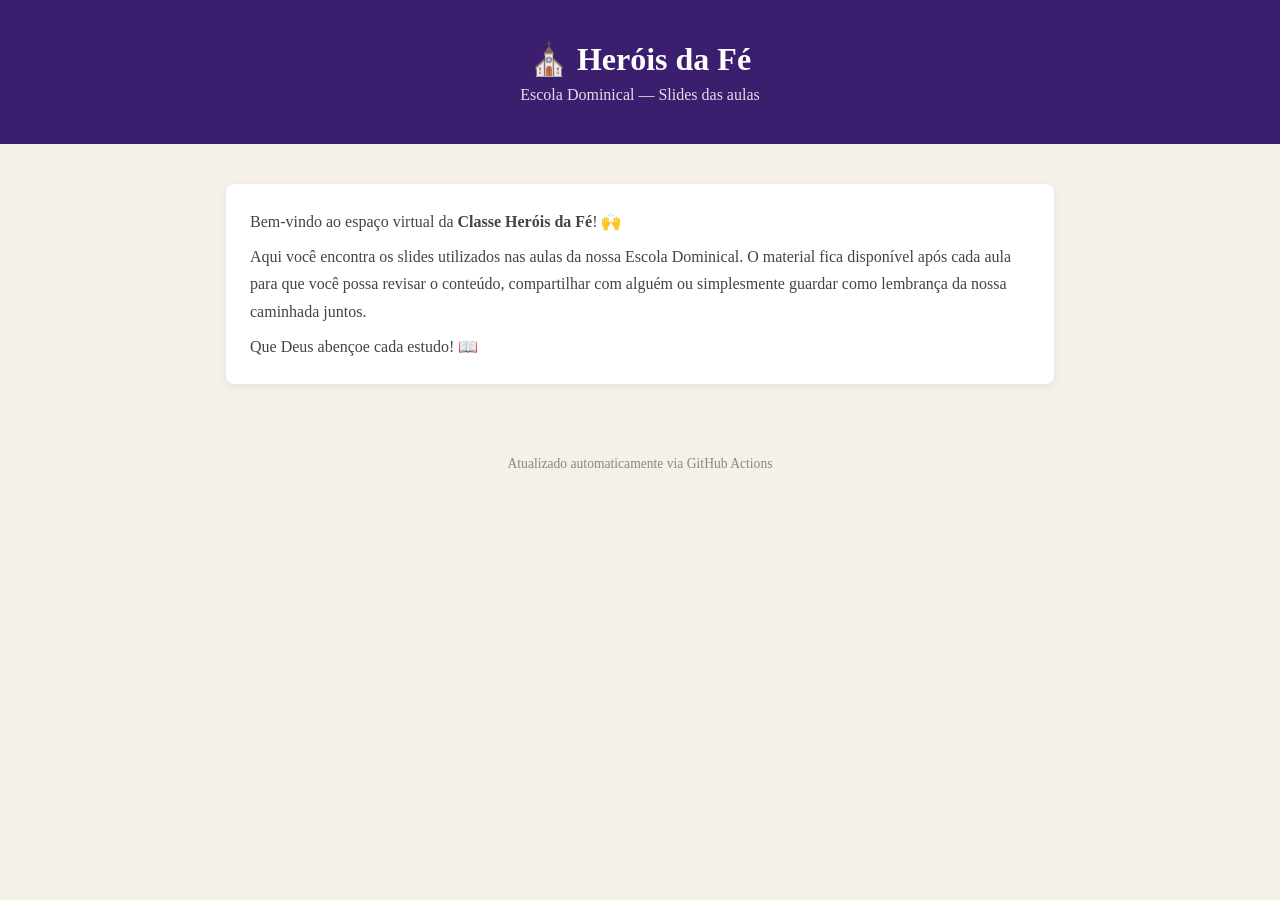
==== docs/index.html @ fb5313c0 "atualizando página inicial" ====
<!DOCTYPE html>
<html lang="pt-BR">

<head>
  <meta charset="UTF-8" />
  <meta name="viewport" content="width=device-width, initial-scale=1.0" />
  <title>Heróis da Fé — Escola Dominical</title>
  <style>
    * {
      box-sizing: border-box;
      margin: 0;
      padding: 0;
    }

    body {
      font-family: Georgia, serif;
      background: #f5f0e8;
      color: #2c2c2c;
    }

    header {
      background: #3b1f6e;
      color: white;
      text-align: center;
      padding: 2.5rem 1rem;
    }

    header h1 {
      font-size: 2rem;
      margin-bottom: 0.5rem;
    }

    header p {
      font-size: 1rem;
      opacity: 0.85;
    }

    main {
      max-width: 860px;
      margin: 2.5rem auto;
      padding: 0 1rem;
    }

    h2 {
      font-size: 1.3rem;
      color: #3b1f6e;
      border-left: 4px solid #3b1f6e;
      padding-left: 0.75rem;
      margin-bottom: 1rem;
    }

    .serie {
      background: white;
      border-radius: 8px;
      padding: 1.5rem;
      margin-bottom: 2rem;
      box-shadow: 0 2px 8px rgba(0, 0, 0, 0.07);
    }

    .serie ul {
      list-style: none;
      display: flex;
      flex-direction: column;
      gap: 0.5rem;
    }

    .serie ul li a {
      display: block;
      padding: 0.6rem 1rem;
      background: #f0ebff;
      border-radius: 6px;
      color: #3b1f6e;
      text-decoration: none;
      font-size: 0.95rem;
      transition: background 0.2s;
    }

    .serie ul li a:hover {
      background: #d9cfff;
    }

    footer {
      text-align: center;
      padding: 2rem;
      font-size: 0.85rem;
      color: #888;
    }

    .intro {
      background: white;
      border-radius: 8px;
      padding: 1.5rem;
      margin-bottom: 2rem;
      box-shadow: 0 2px 8px rgba(0, 0, 0, 0.07);
      line-height: 1.7;
      color: #444;
    }

    .intro p {
      margin-bottom: 0.5rem;
    }

    .intro p:last-child {
      margin-bottom: 0;
    }
  </style>
</head>

<body>

  <header>
    <h1>⛪ Heróis da Fé</h1>
    <p>Escola Dominical — Slides das aulas</p>
  </header>

  <main>

    <div class="intro">
      <p>Bem-vindo ao espaço virtual da <strong>Classe Heróis da Fé</strong>! 🙌</p>
      <p>Aqui você encontra os slides utilizados nas aulas da nossa Escola Dominical. O material fica disponível após
        cada aula para que você possa revisar o conteúdo, compartilhar com alguém ou simplesmente guardar como lembrança
        da nossa caminhada juntos.</p>
      <p>Que Deus abençoe cada estudo! 📖</p>
    </div>

    <!-- <div class="serie">
      <h2>📖 Plano Perfeito</h2>
      <ul>
        <li>
          <a href="serie-plano-perfeito/aula-13-consumacao.html">Aula 13 — A Consumação da Salvação</a>
          <a href="serie-plano-perfeito/aula-13-consumacao.pdf">📄 PDF</a>
        </li>
      </ul>
    </div> -->

  </main>

  <footer>
    Atualizado automaticamente via GitHub Actions
  </footer>

</body>

</html>
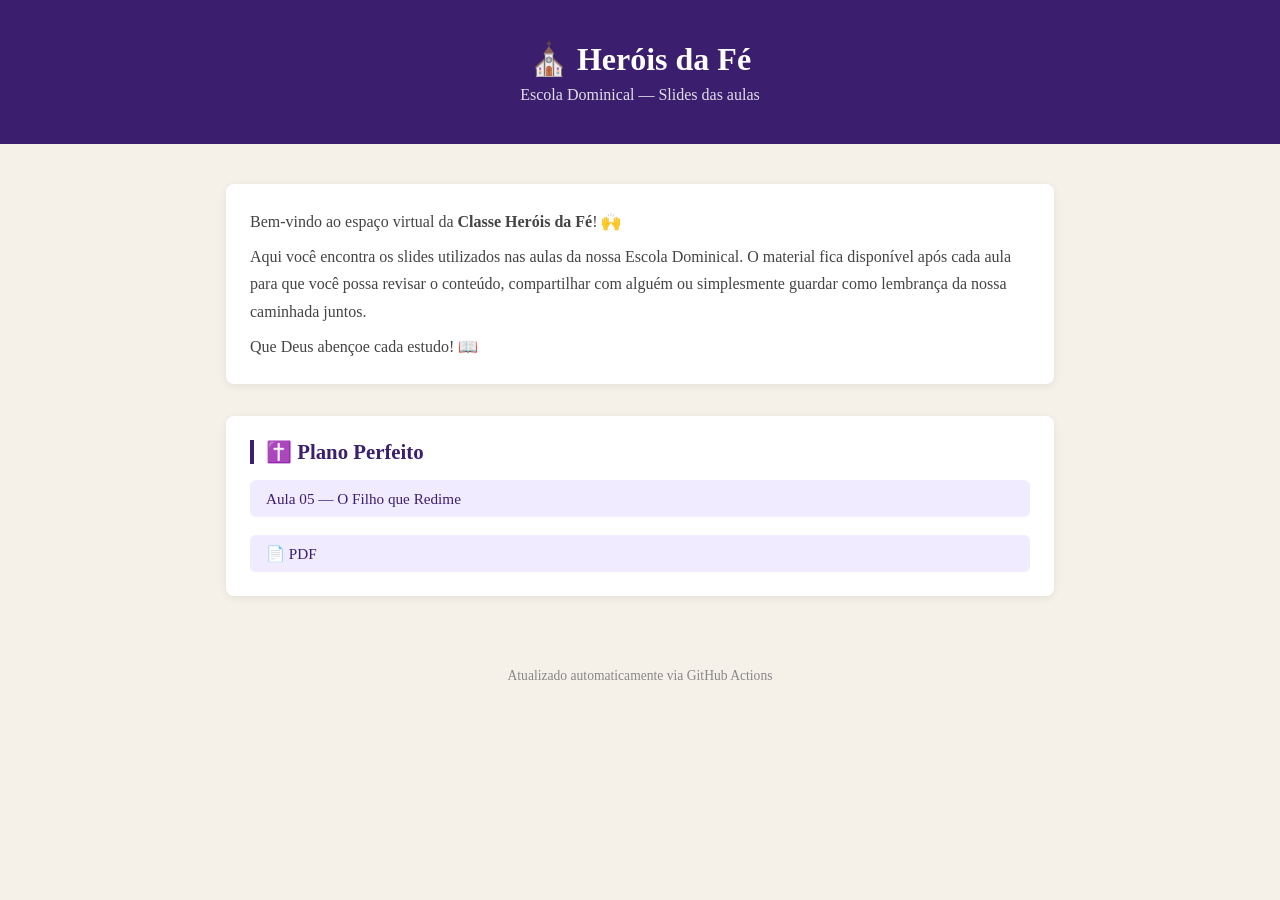
==== commit 6d24ff43: "adiciona links para aula 05" ====
--- a/docs/index.html
+++ b/docs/index.html
@@ -123,15 +123,16 @@
       <p>Que Deus abençoe cada estudo! 📖</p>
     </div>
 
-    <!-- <div class="serie">
-      <h2>📖 Plano Perfeito</h2>
+    <div class="serie">
+      <h2>✝️ Plano Perfeito</h2>
       <ul>
         <li>
-          <a href="serie-plano-perfeito/aula-13-consumacao.html">Aula 13 — A Consumação da Salvação</a>
-          <a href="serie-plano-perfeito/aula-13-consumacao.pdf">📄 PDF</a>
+          <a href="plano-perfeito/aula-05-o-filho-que-redime.html">Aula 05 — O Filho que Redime</a>
+          <br>
+          <a href="plano-perfeito/aula-05-o-filho-que-redime.pdf">📄 PDF</a>
         </li>
       </ul>
-    </div> -->
+    </div>
 
   </main>
 
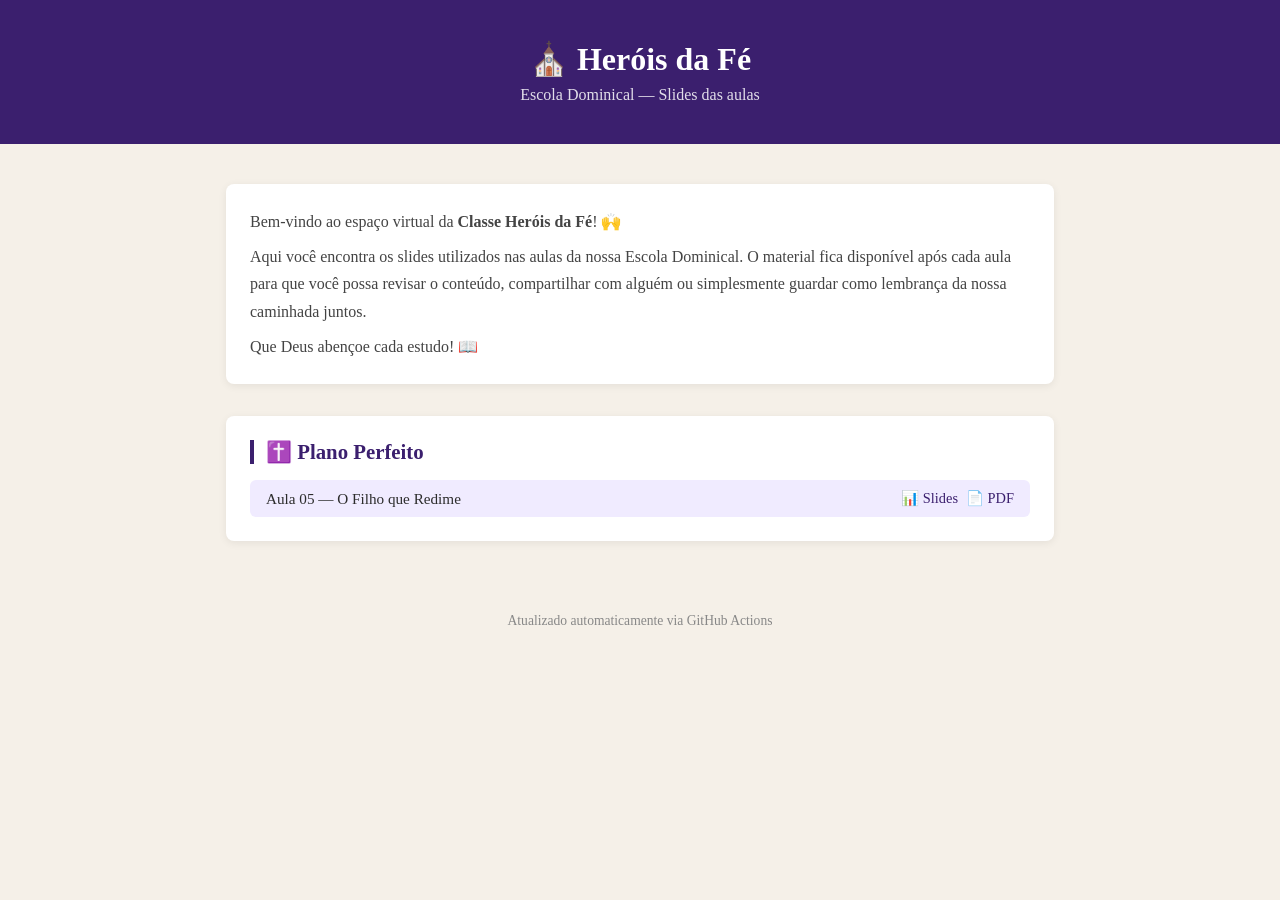
==== commit 75c69203: "separa css do html" ====
--- a/docs/index.html
+++ b/docs/index.html
@@ -5,116 +5,15 @@
   <meta charset="UTF-8" />
   <meta name="viewport" content="width=device-width, initial-scale=1.0" />
   <title>Heróis da Fé — Escola Dominical</title>
-  <style>
-    * {
-      box-sizing: border-box;
-      margin: 0;
-      padding: 0;
-    }
-
-    body {
-      font-family: Georgia, serif;
-      background: #f5f0e8;
-      color: #2c2c2c;
-    }
-
-    header {
-      background: #3b1f6e;
-      color: white;
-      text-align: center;
-      padding: 2.5rem 1rem;
-    }
-
-    header h1 {
-      font-size: 2rem;
-      margin-bottom: 0.5rem;
-    }
-
-    header p {
-      font-size: 1rem;
-      opacity: 0.85;
-    }
-
-    main {
-      max-width: 860px;
-      margin: 2.5rem auto;
-      padding: 0 1rem;
-    }
-
-    h2 {
-      font-size: 1.3rem;
-      color: #3b1f6e;
-      border-left: 4px solid #3b1f6e;
-      padding-left: 0.75rem;
-      margin-bottom: 1rem;
-    }
-
-    .serie {
-      background: white;
-      border-radius: 8px;
-      padding: 1.5rem;
-      margin-bottom: 2rem;
-      box-shadow: 0 2px 8px rgba(0, 0, 0, 0.07);
-    }
-
-    .serie ul {
-      list-style: none;
-      display: flex;
-      flex-direction: column;
-      gap: 0.5rem;
-    }
-
-    .serie ul li a {
-      display: block;
-      padding: 0.6rem 1rem;
-      background: #f0ebff;
-      border-radius: 6px;
-      color: #3b1f6e;
-      text-decoration: none;
-      font-size: 0.95rem;
-      transition: background 0.2s;
-    }
-
-    .serie ul li a:hover {
-      background: #d9cfff;
-    }
-
-    footer {
-      text-align: center;
-      padding: 2rem;
-      font-size: 0.85rem;
-      color: #888;
-    }
-
-    .intro {
-      background: white;
-      border-radius: 8px;
-      padding: 1.5rem;
-      margin-bottom: 2rem;
-      box-shadow: 0 2px 8px rgba(0, 0, 0, 0.07);
-      line-height: 1.7;
-      color: #444;
-    }
-
-    .intro p {
-      margin-bottom: 0.5rem;
-    }
-
-    .intro p:last-child {
-      margin-bottom: 0;
-    }
-  </style>
+  <link rel="stylesheet" href="/docs/assets/css/style.css">
 </head>
 
 <body>
-
   <header>
     <h1>⛪ Heróis da Fé</h1>
     <p>Escola Dominical — Slides das aulas</p>
   </header>
-
   <main>
-
     <div class="intro">
       <p>Bem-vindo ao espaço virtual da <strong>Classe Heróis da Fé</strong>! 🙌</p>
       <p>Aqui você encontra os slides utilizados nas aulas da nossa Escola Dominical. O material fica disponível após
@@ -122,24 +21,22 @@
         da nossa caminhada juntos.</p>
       <p>Que Deus abençoe cada estudo! 📖</p>
     </div>
-
     <div class="serie">
       <h2>✝️ Plano Perfeito</h2>
       <ul>
-        <li>
-          <a href="plano-perfeito/aula-05-o-filho-que-redime.html">Aula 05 — O Filho que Redime</a>
-          <br>
-          <a href="plano-perfeito/aula-05-o-filho-que-redime.pdf">📄 PDF</a>
+        <li class="aula">
+          <span class="titulo">Aula 05 — O Filho que Redime</span>
+          <div class="links">
+            <a href="plano-perfeito/aula-05-o-filho-que-redime.html">📊 Slides</a>
+            <a href="plano-perfeito/aula-05-o-filho-que-redime.pdf">📄 PDF</a>
+          </div>
         </li>
       </ul>
     </div>
-
   </main>
-
   <footer>
     Atualizado automaticamente via GitHub Actions
   </footer>
-
 </body>
 
 </html>
--- a/docs/assets/css/style.css
+++ b/docs/assets/css/style.css
@@ -0,0 +1,110 @@
+* {
+    box-sizing: border-box;
+    margin: 0;
+    padding: 0;
+}
+
+body {
+    font-family: Georgia, serif;
+    background: #f5f0e8;
+    color: #2c2c2c;
+}
+
+header {
+    background: #3b1f6e;
+    color: white;
+    text-align: center;
+    padding: 2.5rem 1rem;
+}
+
+header h1 {
+    font-size: 2rem;
+    margin-bottom: 0.5rem;
+}
+
+header p {
+    font-size: 1rem;
+    opacity: 0.85;
+}
+
+main {
+    max-width: 860px;
+    margin: 2.5rem auto;
+    padding: 0 1rem;
+}
+
+h2 {
+    font-size: 1.3rem;
+    color: #3b1f6e;
+    border-left: 4px solid #3b1f6e;
+    padding-left: 0.75rem;
+    margin-bottom: 1rem;
+}
+
+.serie {
+    background: white;
+    border-radius: 8px;
+    padding: 1.5rem;
+    margin-bottom: 2rem;
+    box-shadow: 0 2px 8px rgba(0, 0, 0, 0.07);
+}
+
+.serie ul {
+    list-style: none;
+    display: flex;
+    flex-direction: column;
+    gap: 0.6rem;
+}
+
+footer {
+    text-align: center;
+    padding: 2rem;
+    font-size: 0.85rem;
+    color: #888;
+}
+
+.intro {
+    background: white;
+    border-radius: 8px;
+    padding: 1.5rem;
+    margin-bottom: 2rem;
+    box-shadow: 0 2px 8px rgba(0, 0, 0, 0.07);
+    line-height: 1.7;
+    color: #444;
+}
+
+.intro p {
+    margin-bottom: 0.5rem;
+}
+
+.intro p:last-child {
+    margin-bottom: 0;
+}
+
+.aula {
+    display: flex;
+    justify-content: space-between;
+    align-items: center;
+    background: #f0ebff;
+    padding: 0.6rem 1rem;
+    border-radius: 6px;
+}
+
+.titulo {
+    font-size: 0.95rem;
+}
+
+.links {
+    display: flex;
+    gap: 0.5rem;
+}
+
+.links a {
+    color: #3b1f6e;
+    text-decoration: none;
+    font-size: 0.9rem;
+}
+
+.links a:hover {
+    text-decoration: underline;
+}
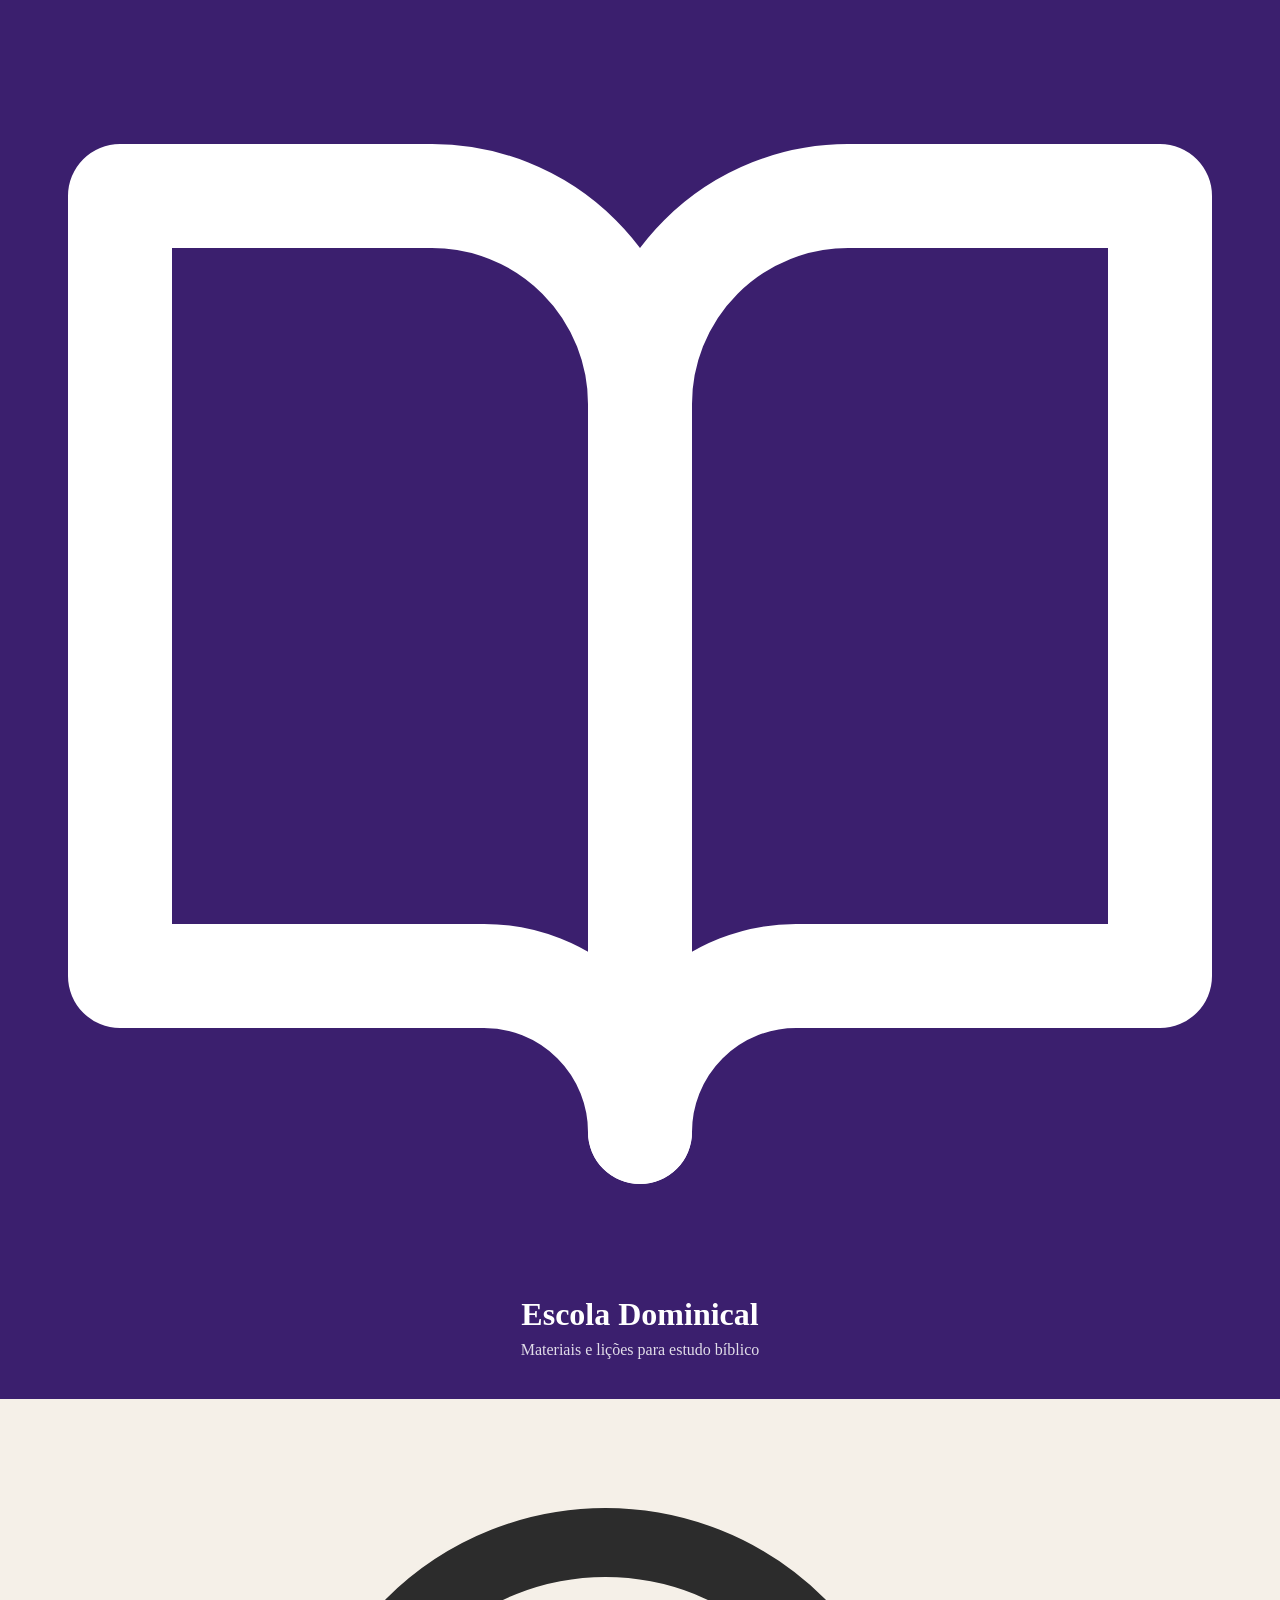
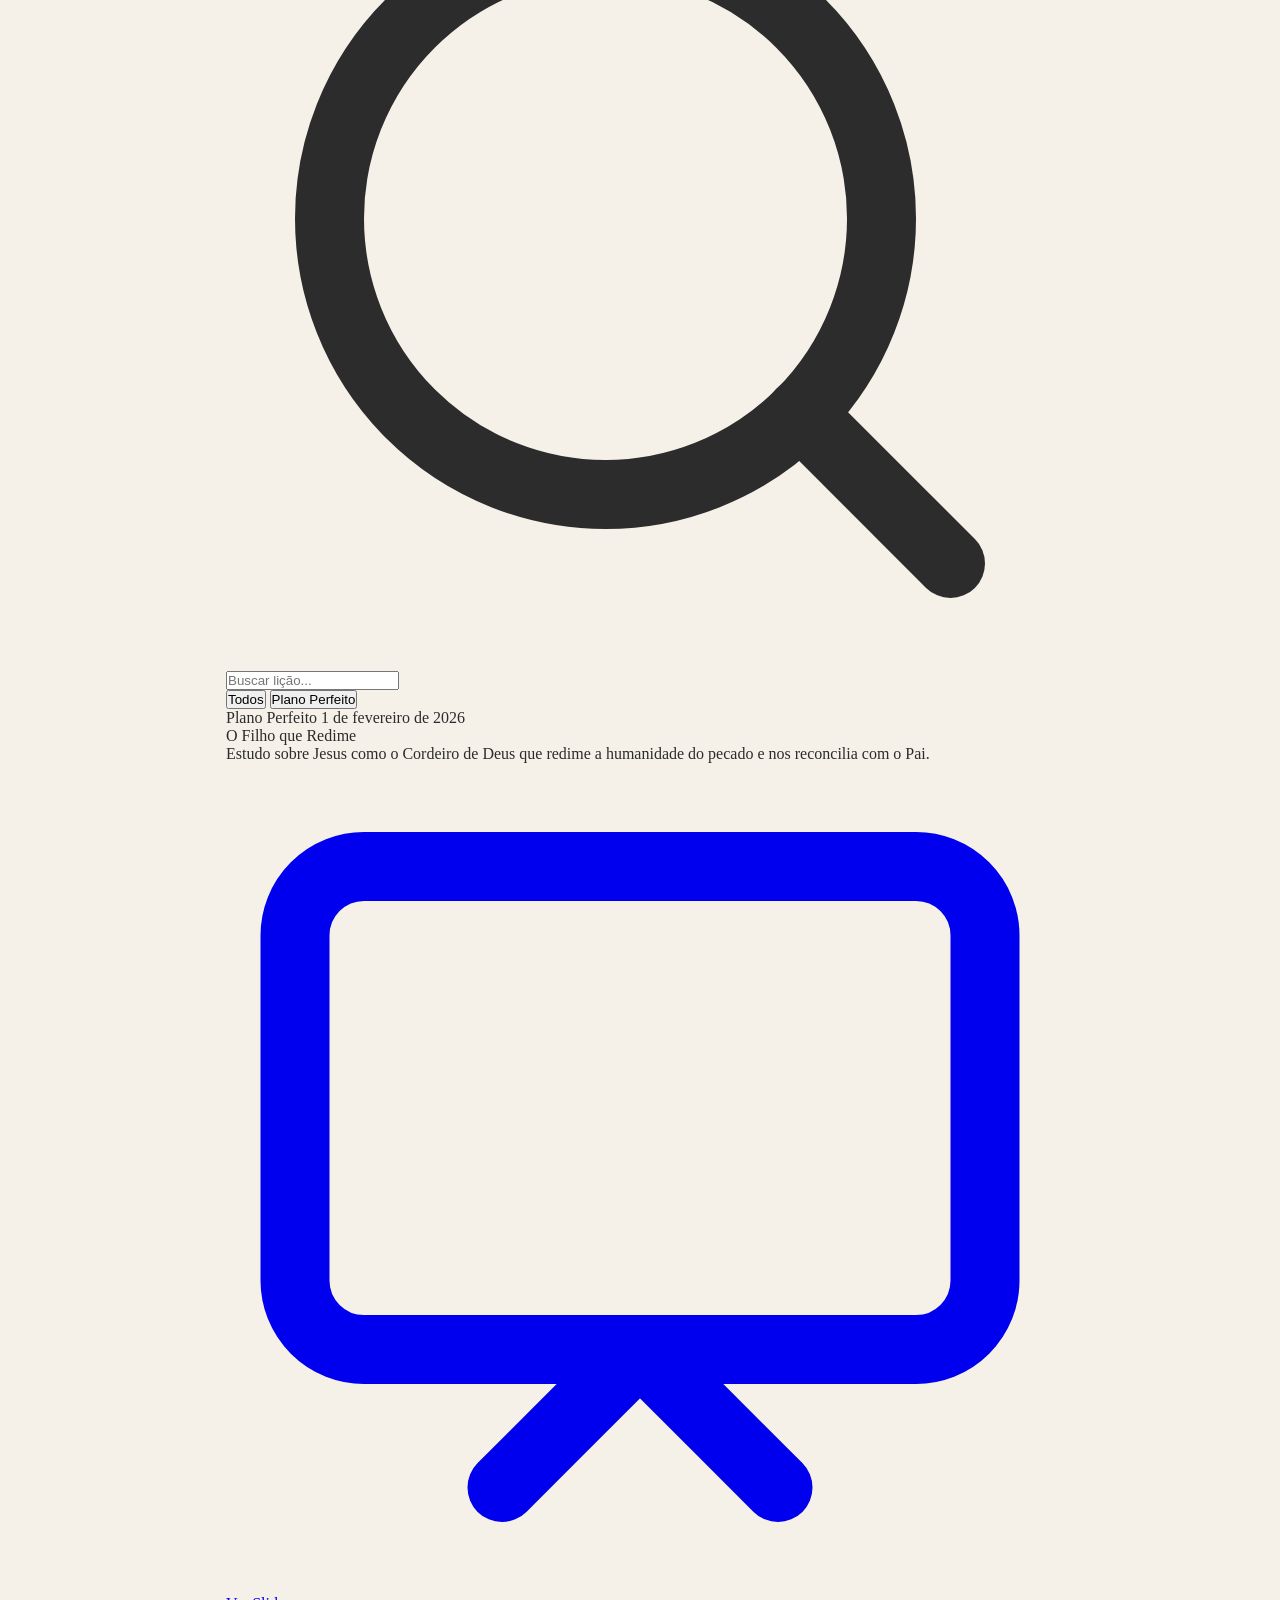
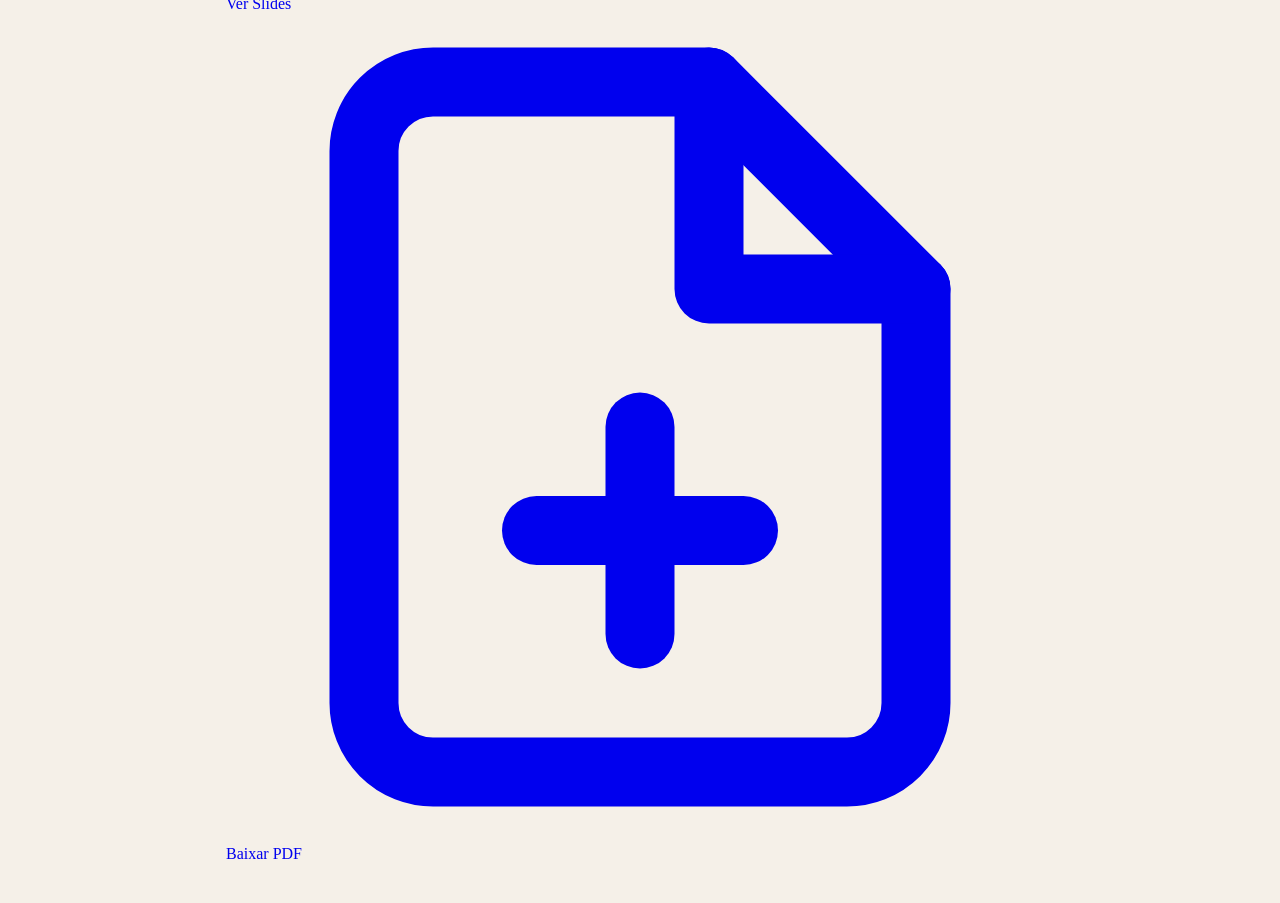
==== commit d03b3a1f: "altera layout da página inicial" ====
--- a/docs/index.html
+++ b/docs/index.html
@@ -4,39 +4,111 @@
 <head>
   <meta charset="UTF-8" />
   <meta name="viewport" content="width=device-width, initial-scale=1.0" />
-  <title>Heróis da Fé — Escola Dominical</title>
-  <link rel="stylesheet" href="/docs/assets/css/style.css">
+  <title>Escola Dominical</title>
+  <link
+    href="https://fonts.googleapis.com/css2?family=Merriweather:wght@400;700&family=Source+Sans+3:wght@400;500;600&display=swap"
+    rel="stylesheet" />
+  <link rel="stylesheet" href="assets/css/style.css" />
 </head>
 
 <body>
+
   <header>
-    <h1>⛪ Heróis da Fé</h1>
-    <p>Escola Dominical — Slides das aulas</p>
+    <h1>
+      <svg viewBox="0 0 24 24" fill="none" stroke="currentColor" stroke-width="2" stroke-linecap="round"
+        stroke-linejoin="round">
+        <path d="M2 3h6a4 4 0 0 1 4 4v14a3 3 0 0 0-3-3H2z" />
+        <path d="M22 3h-6a4 4 0 0 0-4 4v14a3 3 0 0 1 3-3h7z" />
+      </svg>
+      Escola Dominical
+    </h1>
+    <p>Materiais e lições para estudo bíblico</p>
   </header>
+
   <main>
-    <div class="intro">
-      <p>Bem-vindo ao espaço virtual da <strong>Classe Heróis da Fé</strong>! 🙌</p>
-      <p>Aqui você encontra os slides utilizados nas aulas da nossa Escola Dominical. O material fica disponível após
-        cada aula para que você possa revisar o conteúdo, compartilhar com alguém ou simplesmente guardar como lembrança
-        da nossa caminhada juntos.</p>
-      <p>Que Deus abençoe cada estudo! 📖</p>
+    <!-- Search -->
+    <div class="search-wrap">
+      <svg viewBox="0 0 24 24" fill="none" stroke="currentColor" stroke-width="2" stroke-linecap="round"
+        stroke-linejoin="round">
+        <circle cx="11" cy="11" r="8" />
+        <line x1="21" y1="21" x2="16.65" y2="16.65" />
+      </svg>
+      <input type="text" placeholder="Buscar lição..." />
     </div>
-    <div class="serie">
-      <h2>✝️ Plano Perfeito</h2>
-      <ul>
-        <li class="aula">
-          <span class="titulo">Aula 05 — O Filho que Redime</span>
-          <div class="links">
-            <a href="plano-perfeito/aula-05-o-filho-que-redime.html">📊 Slides</a>
-            <a href="plano-perfeito/aula-05-o-filho-que-redime.pdf">📄 PDF</a>
-          </div>
-        </li>
-      </ul>
+
+    <!-- Filters -->
+    <div class="filters">
+      <button class="filter-btn active" data-filter="todos">Todos</button>
+      <button class="filter-btn" data-filter="plano-perfeito">Plano Perfeito</button>
+      <!-- <button class="filter-btn" data-filter="novo-testamento">Novo Testamento</button>
+      <button class="filter-btn" data-filter="evangelhos">Evangelhos</button>
+      <button class="filter-btn" data-filter="epistolas">Epístolas</button>
+      <button class="filter-btn" data-filter="vida-crista">Vida Cristã</button> -->
     </div>
+
+    <!-- Card 1 -->
+    <div class="lesson-card" data-category="plano-perfeito">
+      <div class="card-meta">
+        <span class="badge">Plano Perfeito</span>
+        <span class="card-date">1 de fevereiro de 2026</span>
+      </div>
+      <div class="card-title">O Filho que Redime</div>
+      <div class="card-desc">Estudo sobre Jesus como o Cordeiro de Deus que redime a humanidade do pecado e nos reconcilia com o Pai.</div>
+      <div class="card-actions">
+        <a href="plano-perfeito/aula-05-o-filho-que-redime.html" style="text-decoration: none;" class="btn btn-slides">
+          <svg viewBox="0 0 24 24" fill="none" stroke="currentColor" stroke-width="2" stroke-linecap="round"
+            stroke-linejoin="round">
+            <rect x="2" y="3" width="20" height="14" rx="2" />
+            <polyline points="8 21 12 17 16 21" />
+          </svg>
+          Ver Slides
+        </a>
+        <a href="plano-perfeito/aula-05-o-filho-que-redime.pdf" style="text-decoration: none;" class="btn btn-pdf">
+          <svg viewBox="0 0 24 24" fill="none" stroke="currentColor" stroke-width="2" stroke-linecap="round"
+            stroke-linejoin="round">
+            <path d="M14 2H6a2 2 0 0 0-2 2v16a2 2 0 0 0 2 2h12a2 2 0 0 0 2-2V8z" />
+            <polyline points="14 2 14 8 20 8" />
+            <line x1="12" y1="18" x2="12" y2="12" />
+            <line x1="9" y1="15" x2="15" y2="15" />
+          </svg>
+          Baixar PDF
+        </a>
+      </div>
+    </div>
+
+    <!-- Card 2 -->
+    <!-- <div class="lesson-card" data-category="evangelhos">
+      <div class="card-meta">
+        <span class="badge evangelhos">Evangelhos</span>
+        <span class="card-date">08 de março de 2026</span>
+      </div>
+      <div class="card-title">O Sermão do Monte</div>
+      <div class="card-desc">As bem-aventuranças e os ensinamentos de Jesus em Mateus 5-7.</div>
+      <div class="card-actions">
+        <button class="btn btn-slides">
+          <svg viewBox="0 0 24 24" fill="none" stroke="currentColor" stroke-width="2" stroke-linecap="round"
+            stroke-linejoin="round">
+            <rect x="2" y="3" width="20" height="14" rx="2" />
+            <polyline points="8 21 12 17 16 21" />
+          </svg>
+          Ver Slides
+        </button>
+        <button class="btn btn-pdf">
+          <svg viewBox="0 0 24 24" fill="none" stroke="currentColor" stroke-width="2" stroke-linecap="round"
+            stroke-linejoin="round">
+            <path d="M14 2H6a2 2 0 0 0-2 2v16a2 2 0 0 0 2 2h12a2 2 0 0 0 2-2V8z" />
+            <polyline points="14 2 14 8 20 8" />
+            <line x1="12" y1="18" x2="12" y2="12" />
+            <line x1="9" y1="15" x2="15" y2="15" />
+          </svg>
+          Baixar PDF
+        </button>
+      </div>
+    </div> -->
   </main>
-  <footer>
-    Atualizado automaticamente via GitHub Actions
-  </footer>
+
+  <script src="assets/js/main.js"></script>
+
 </body>
 
 </html>
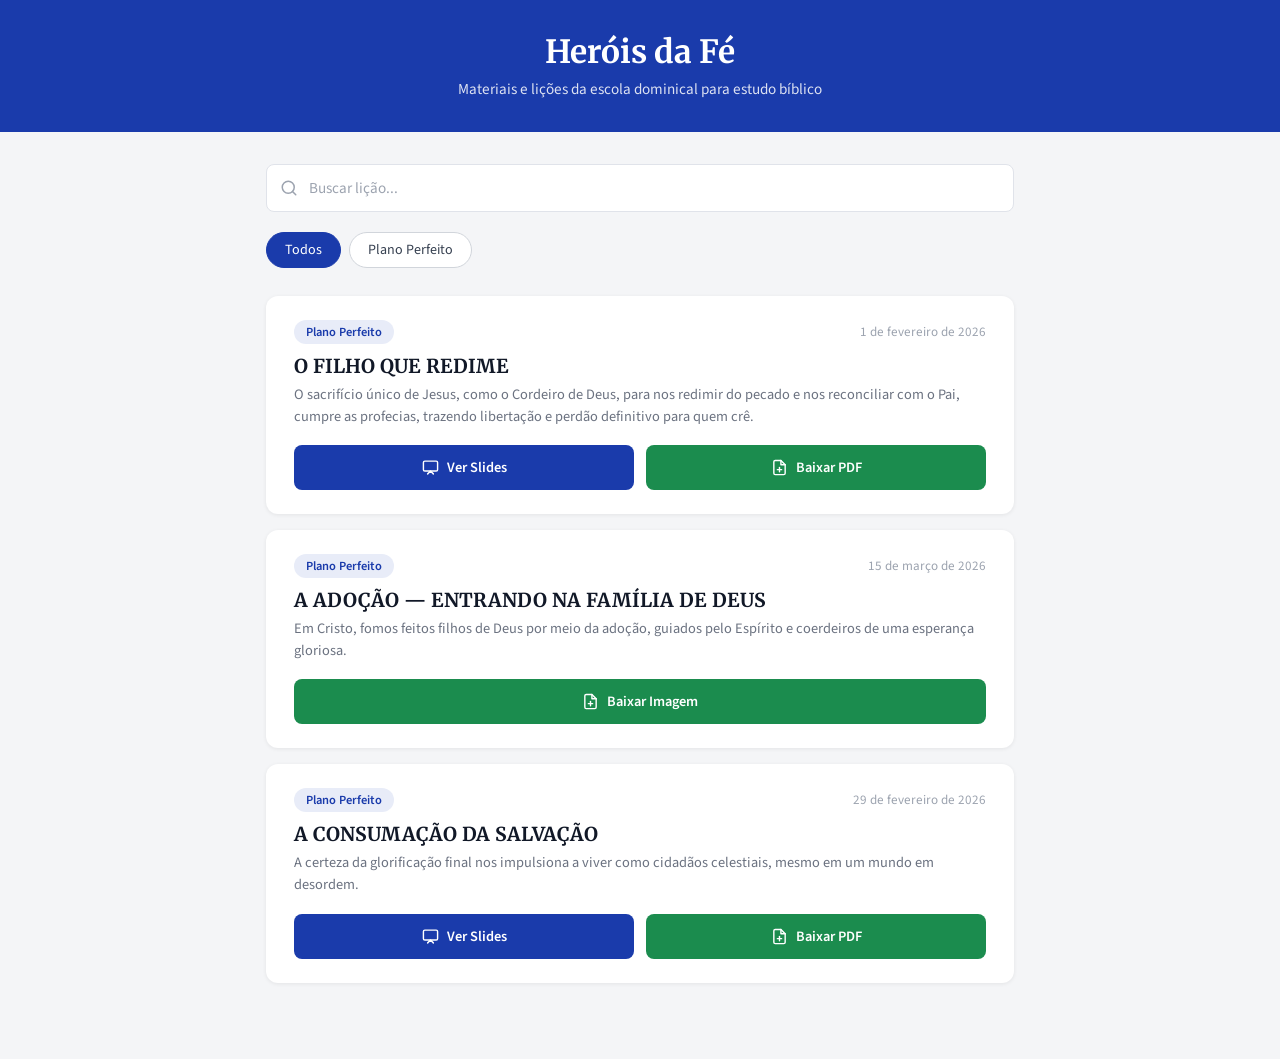
==== commit 6ddbe442: "aula 13" ====
--- a/docs/index.html
+++ b/docs/index.html
@@ -15,14 +15,9 @@
 
   <header>
     <h1>
-      <svg viewBox="0 0 24 24" fill="none" stroke="currentColor" stroke-width="2" stroke-linecap="round"
-        stroke-linejoin="round">
-        <path d="M2 3h6a4 4 0 0 1 4 4v14a3 3 0 0 0-3-3H2z" />
-        <path d="M22 3h-6a4 4 0 0 0-4 4v14a3 3 0 0 1 3-3h7z" />
-      </svg>
-      Escola Dominical
+      Heróis da Fé
     </h1>
-    <p>Materiais e lições para estudo bíblico</p>
+    <p>Materiais e lições da escola dominical para estudo bíblico</p>
   </header>
 
   <main>
@@ -52,8 +47,9 @@
         <span class="badge">Plano Perfeito</span>
         <span class="card-date">1 de fevereiro de 2026</span>
       </div>
-      <div class="card-title">O Filho que Redime</div>
-      <div class="card-desc">Estudo sobre Jesus como o Cordeiro de Deus que redime a humanidade do pecado e nos reconcilia com o Pai.</div>
+      <div class="card-title">O FILHO QUE REDIME</div>
+      <div class="card-desc">O sacrifício único de Jesus, como o Cordeiro de Deus, para nos redimir do pecado e nos
+        reconciliar com o Pai, cumpre as profecias, trazendo libertação e perdão definitivo para quem crê.</div>
       <div class="card-actions">
         <a href="plano-perfeito/aula-05-o-filho-que-redime.html" style="text-decoration: none;" class="btn btn-slides">
           <svg viewBox="0 0 24 24" fill="none" stroke="currentColor" stroke-width="2" stroke-linecap="round"
@@ -64,6 +60,60 @@
           Ver Slides
         </a>
         <a href="plano-perfeito/aula-05-o-filho-que-redime.pdf" style="text-decoration: none;" class="btn btn-pdf">
+          <svg viewBox="0 0 24 24" fill="none" stroke="currentColor" stroke-width="2" stroke-linecap="round"
+            stroke-linejoin="round">
+            <path d="M14 2H6a2 2 0 0 0-2 2v16a2 2 0 0 0 2 2h12a2 2 0 0 0 2-2V8z" />
+            <polyline points="14 2 14 8 20 8" />
+            <line x1="12" y1="18" x2="12" y2="12" />
+            <line x1="9" y1="15" x2="15" y2="15" />
+          </svg>
+          Baixar PDF
+        </a>
+      </div>
+    </div>
+
+    <!-- Card 2 -->
+    <div class="lesson-card" data-category="plano-perfeito">
+      <div class="card-meta">
+        <span class="badge">Plano Perfeito</span>
+        <span class="card-date">15 de março de 2026</span>
+      </div>
+      <div class="card-title">A ADOÇÃO — ENTRANDO NA FAMÍLIA DE DEUS</div>
+      <div class="card-desc">Em Cristo, fomos feitos filhos de Deus por meio da adoção, guiados pelo Espírito e
+        coerdeiros de uma esperança gloriosa.</div>
+      <div class="card-actions">
+        <a href="plano-perfeito/aula-11-adocao.pdf" style="text-decoration: none;" class="btn btn-pdf">
+          <svg viewBox="0 0 24 24" fill="none" stroke="currentColor" stroke-width="2" stroke-linecap="round"
+            stroke-linejoin="round">
+            <path d="M14 2H6a2 2 0 0 0-2 2v16a2 2 0 0 0 2 2h12a2 2 0 0 0 2-2V8z" />
+            <polyline points="14 2 14 8 20 8" />
+            <line x1="12" y1="18" x2="12" y2="12" />
+            <line x1="9" y1="15" x2="15" y2="15" />
+          </svg>
+          Baixar Imagem
+        </a>
+      </div>
+    </div>
+
+    <!-- Card 3 -->
+    <div class="lesson-card" data-category="plano-perfeito">
+      <div class="card-meta">
+        <span class="badge">Plano Perfeito</span>
+        <span class="card-date">29 de fevereiro de 2026</span>
+      </div>
+      <div class="card-title">A CONSUMAÇÃO DA SALVAÇÃO</div>
+      <div class="card-desc">A certeza da glorificação final nos impulsiona a viver como cidadãos celestiais, mesmo em
+        um mundo em desordem.</div>
+      <div class="card-actions">
+        <a href="plano-perfeito/aula-13-a-consumacao-da-salvacao.html" style="text-decoration: none;" class="btn btn-slides">
+          <svg viewBox="0 0 24 24" fill="none" stroke="currentColor" stroke-width="2" stroke-linecap="round"
+            stroke-linejoin="round">
+            <rect x="2" y="3" width="20" height="14" rx="2" />
+            <polyline points="8 21 12 17 16 21" />
+          </svg>
+          Ver Slides
+        </a>
+        <a href="plano-perfeito/aula-13-a-consumacao-da-salvacao.pdf" style="text-decoration: none;" class="btn btn-pdf">
           <svg viewBox="0 0 24 24" fill="none" stroke="currentColor" stroke-width="2" stroke-linecap="round"
             stroke-linejoin="round">
             <path d="M14 2H6a2 2 0 0 0-2 2v16a2 2 0 0 0 2 2h12a2 2 0 0 0 2-2V8z" />
--- a/docs/assets/css/style.css
+++ b/docs/assets/css/style.css
@@ -1,110 +1,228 @@
-* {
+*,
+*::before,
+*::after {
     box-sizing: border-box;
     margin: 0;
     padding: 0;
 }
 
 body {
-    font-family: Georgia, serif;
-    background: #f5f0e8;
-    color: #2c2c2c;
-}
-
+    font-family: 'Source Sans 3', sans-serif;
+    background: #f4f5f7;
+    color: #1a1a2e;
+}
+
+/* HEADER */
 header {
-    background: #3b1f6e;
+    background: #1a3bab;
     color: white;
     text-align: center;
-    padding: 2.5rem 1rem;
+    padding: 32px 20px;
 }
 
 header h1 {
+    font-family: 'Merriweather', serif;
     font-size: 2rem;
-    margin-bottom: 0.5rem;
+    font-weight: 700;
+    display: flex;
+    align-items: center;
+    justify-content: center;
+    gap: 12px;
+}
+
+header h1 svg {
+    width: 36px;
+    height: 36px;
 }
 
 header p {
-    font-size: 1rem;
+    margin-top: 6px;
+    font-size: 0.95rem;
     opacity: 0.85;
 }
 
+/* MAIN */
 main {
-    max-width: 860px;
-    margin: 2.5rem auto;
-    padding: 0 1rem;
-}
-
-h2 {
-    font-size: 1.3rem;
-    color: #3b1f6e;
-    border-left: 4px solid #3b1f6e;
-    padding-left: 0.75rem;
-    margin-bottom: 1rem;
-}
-
-.serie {
+    max-width: 780px;
+    margin: 0 auto;
+    padding: 32px 16px 60px;
+}
+
+/* SEARCH */
+.search-wrap {
+    position: relative;
+    margin-bottom: 20px;
+}
+
+.search-wrap svg {
+    position: absolute;
+    left: 14px;
+    top: 50%;
+    transform: translateY(-50%);
+    color: #9ca3af;
+    width: 18px;
+    height: 18px;
+}
+
+.search-wrap input {
+    width: 100%;
+    padding: 12px 16px 12px 42px;
+    border: 1.5px solid #e0e3ea;
+    border-radius: 8px;
+    font-size: 0.95rem;
+    font-family: inherit;
     background: white;
+    color: #374151;
+    outline: none;
+    transition: border-color 0.2s;
+}
+
+.search-wrap input:focus {
+    border-color: #1a3bab;
+}
+
+.search-wrap input::placeholder {
+    color: #9ca3af;
+}
+
+/* FILTERS */
+.filters {
+    display: flex;
+    flex-wrap: wrap;
+    gap: 8px;
+    margin-bottom: 28px;
+}
+
+.filter-btn {
+    padding: 7px 18px;
+    border-radius: 999px;
+    border: 1.5px solid #d1d5db;
+    background: white;
+    font-size: 0.88rem;
+    font-family: inherit;
+    cursor: pointer;
+    color: #374151;
+    transition: background 0.15s, color 0.15s, border-color 0.15s;
+}
+
+.filter-btn:hover {
+    border-color: #1a3bab;
+    color: #1a3bab;
+}
+
+.filter-btn.active {
+    background: #1a3bab;
+    color: white;
+    border-color: #1a3bab;
+}
+
+/* LESSON CARDS */
+.lesson-card {
+    background: white;
+    border-radius: 12px;
+    padding: 24px 28px;
+    margin-bottom: 16px;
+    box-shadow: 0 1px 4px rgba(0, 0, 0, 0.07);
+    transition: box-shadow 0.2s;
+}
+
+.lesson-card:hover {
+    box-shadow: 0 4px 16px rgba(26, 59, 171, 0.1);
+}
+
+.card-meta {
+    display: flex;
+    align-items: center;
+    justify-content: space-between;
+    margin-bottom: 10px;
+}
+
+.badge {
+    display: inline-block;
+    padding: 3px 12px;
+    border-radius: 999px;
+    font-size: 0.78rem;
+    font-weight: 600;
+    background: #e8ecf8;
+    color: #1a3bab;
+}
+
+.badge.evangelhos {
+    background: #e8f5e9;
+    color: #2e7d32;
+}
+
+.badge.epistolas {
+    background: #fff3e0;
+    color: #e65100;
+}
+
+.badge.vida {
+    background: #f3e5f5;
+    color: #7b1fa2;
+}
+
+.card-date {
+    font-size: 0.82rem;
+    color: #9ca3af;
+}
+
+.card-title {
+    font-family: 'Merriweather', serif;
+    font-size: 1.2rem;
+    font-weight: 700;
+    margin-bottom: 6px;
+    color: #111827;
+}
+
+.card-desc {
+    font-size: 0.9rem;
+    color: #6b7280;
+    margin-bottom: 18px;
+    line-height: 1.5;
+}
+
+.card-actions {
+    display: flex;
+    gap: 12px;
+}
+
+.btn {
+    flex: 1;
+    display: flex;
+    align-items: center;
+    justify-content: center;
+    gap: 8px;
+    padding: 12px 16px;
     border-radius: 8px;
-    padding: 1.5rem;
-    margin-bottom: 2rem;
-    box-shadow: 0 2px 8px rgba(0, 0, 0, 0.07);
-}
-
-.serie ul {
-    list-style: none;
-    display: flex;
-    flex-direction: column;
-    gap: 0.6rem;
-}
-
-footer {
-    text-align: center;
-    padding: 2rem;
-    font-size: 0.85rem;
-    color: #888;
-}
-
-.intro {
-    background: white;
-    border-radius: 8px;
-    padding: 1.5rem;
-    margin-bottom: 2rem;
-    box-shadow: 0 2px 8px rgba(0, 0, 0, 0.07);
-    line-height: 1.7;
-    color: #444;
-}
-
-.intro p {
-    margin-bottom: 0.5rem;
-}
-
-.intro p:last-child {
-    margin-bottom: 0;
-}
-
-.aula {
-    display: flex;
-    justify-content: space-between;
-    align-items: center;
-    background: #f0ebff;
-    padding: 0.6rem 1rem;
-    border-radius: 6px;
-}
-
-.titulo {
-    font-size: 0.95rem;
-}
-
-.links {
-    display: flex;
-    gap: 0.5rem;
-}
-
-.links a {
-    color: #3b1f6e;
-    text-decoration: none;
     font-size: 0.9rem;
-}
-
-.links a:hover {
-    text-decoration: underline;
+    font-weight: 600;
+    font-family: inherit;
+    cursor: pointer;
+    border: none;
+    transition: opacity 0.15s, transform 0.1s;
+}
+
+.btn:hover {
+    opacity: 0.9;
+    transform: translateY(-1px);
+}
+
+.btn:active {
+    transform: translateY(0);
+}
+
+.btn-slides {
+    background: #1a3bab;
+    color: white;
+}
+
+.btn-pdf {
+    background: #1b8c4e;
+    color: white;
+}
+
+.btn svg {
+    width: 17px;
+    height: 17px;
 }
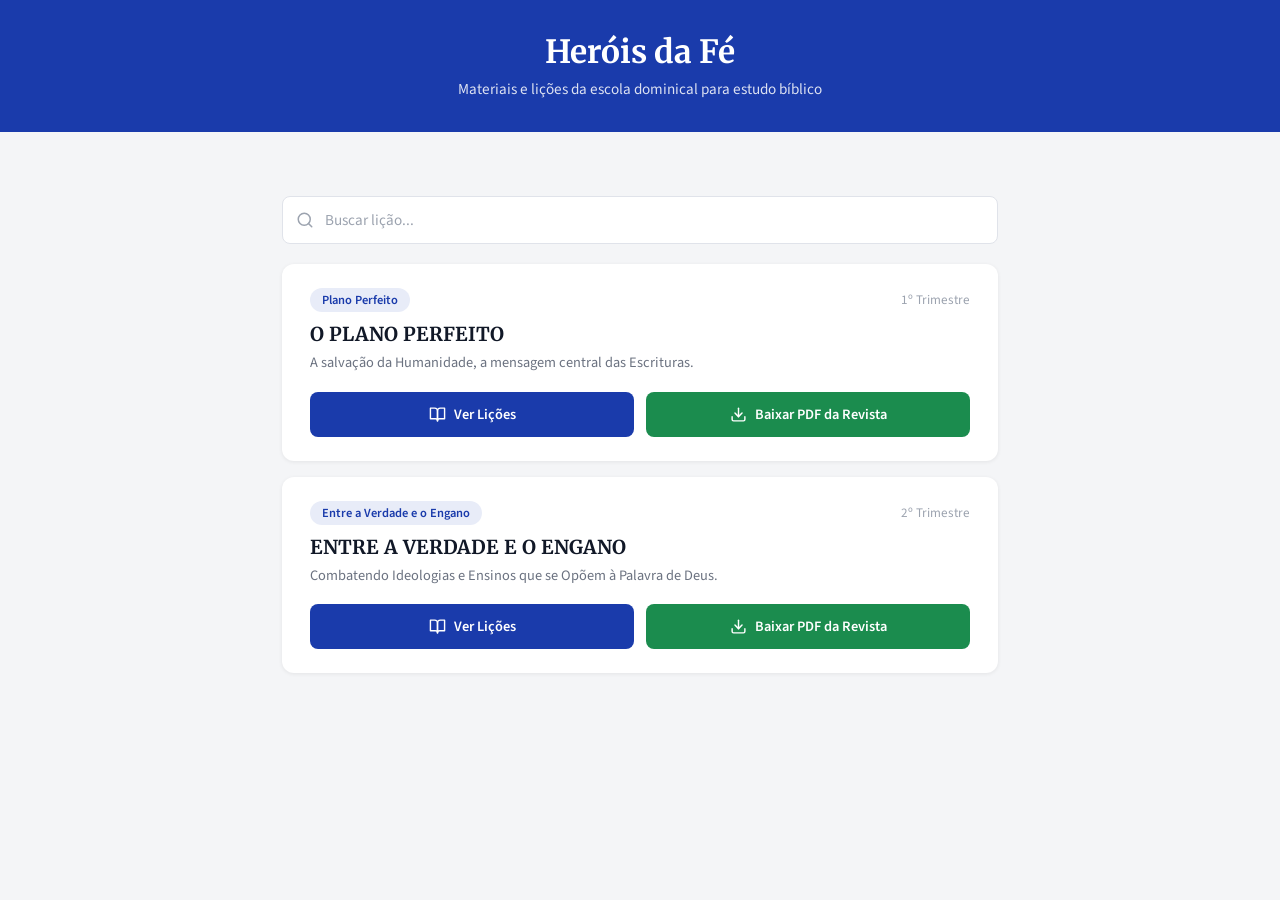
==== commit 7ec0ace3: "atualiza index" ====
--- a/docs/index.html
+++ b/docs/index.html
@@ -4,7 +4,7 @@
 <head>
   <meta charset="UTF-8" />
   <meta name="viewport" content="width=device-width, initial-scale=1.0" />
-  <title>Escola Dominical</title>
+  <title>Heróis da Fé</title>
   <link
     href="https://fonts.googleapis.com/css2?family=Merriweather:wght@400;700&family=Source+Sans+3:wght@400;500;600&display=swap"
     rel="stylesheet" />
@@ -21,140 +21,73 @@
   </header>
 
   <main>
-    <!-- Search -->
-    <div class="search-wrap">
-      <svg viewBox="0 0 24 24" fill="none" stroke="currentColor" stroke-width="2" stroke-linecap="round"
-        stroke-linejoin="round">
-        <circle cx="11" cy="11" r="8" />
-        <line x1="21" y1="21" x2="16.65" y2="16.65" />
-      </svg>
-      <input type="text" placeholder="Buscar lição..." />
-    </div>
+    <main>
+      <div class="search-wrap">
+        <svg viewBox="0 0 24 24" fill="none" stroke="currentColor" stroke-width="2" stroke-linecap="round"
+          stroke-linejoin="round">
+          <circle cx="11" cy="11" r="8" />
+          <line x1="21" y1="21" x2="16.65" y2="16.65" />
+        </svg>
+        <input type="text" placeholder="Buscar lição..." />
+      </div>
 
-    <!-- Filters -->
-    <div class="filters">
-      <button class="filter-btn active" data-filter="todos">Todos</button>
-      <button class="filter-btn" data-filter="plano-perfeito">Plano Perfeito</button>
-      <!-- <button class="filter-btn" data-filter="novo-testamento">Novo Testamento</button>
-      <button class="filter-btn" data-filter="evangelhos">Evangelhos</button>
-      <button class="filter-btn" data-filter="epistolas">Epístolas</button>
-      <button class="filter-btn" data-filter="vida-crista">Vida Cristã</button> -->
-    </div>
+      <div class="lesson-card" data-category="plano-perfeito">
+        <div class="card-meta">
+          <span class="badge">Plano Perfeito</span>
+          <span class="card-date">1º Trimestre</span>
+        </div>
+        <div class="card-title">O PLANO PERFEITO</div>
+        <div class="card-desc">A salvação da Humanidade, a mensagem central das Escrituras.</div>
+        <div class="card-actions">
+          <a href="licoes/plano-perfeito.html" style="text-decoration: none;" class="btn btn-slides">
+            <svg viewBox="0 0 24 24" fill="none" stroke="currentColor" stroke-width="2" stroke-linecap="round"
+              stroke-linejoin="round">
+              <path d="M2 3h6a4 4 0 0 1 4 4v14a3 3 0 0 0-3-3H2z"></path>
+              <path d="M22 3h-6a4 4 0 0 0-4 4v14a3 3 0 0 1 3-3h7z"></path>
+            </svg>
+            Ver Lições
+          </a>
+          <a href="#" style="text-decoration: none;" download class="btn btn-pdf">
+            <svg viewBox="0 0 24 24" fill="none" stroke="currentColor" stroke-width="2" stroke-linecap="round"
+              stroke-linejoin="round">
+              <path d="M21 15v4a2 2 0 0 1-2 2H5a2 2 0 0 1-2-2v-4"></path>
+              <polyline points="7 10 12 15 17 10"></polyline>
+              <line x1="12" y1="15" x2="12" y2="3"></line>
+            </svg>
+            Baixar PDF da Revista
+          </a>
+        </div>
+      </div>
 
-    <!-- Card 1 -->
-    <div class="lesson-card" data-category="plano-perfeito">
-      <div class="card-meta">
-        <span class="badge">Plano Perfeito</span>
-        <span class="card-date">1 de fevereiro de 2026</span>
+      <div class="lesson-card" data-category="plano-perfeito">
+        <div class="card-meta">
+          <span class="badge">Entre a Verdade e o Engano</span>
+          <span class="card-date">2º Trimestre</span>
+        </div>
+        <div class="card-title">ENTRE A VERDADE E O ENGANO</div>
+        <div class="card-desc">Combatendo Ideologias e Ensinos que se Opõem à Palavra de Deus.</div>
+        <div class="card-actions">
+          <a href="#" style="text-decoration: none;" class="btn btn-slides">
+            <svg viewBox="0 0 24 24" fill="none" stroke="currentColor" stroke-width="2" stroke-linecap="round"
+              stroke-linejoin="round">
+              <path d="M2 3h6a4 4 0 0 1 4 4v14a3 3 0 0 0-3-3H2z"></path>
+              <path d="M22 3h-6a4 4 0 0 0-4 4v14a3 3 0 0 1 3-3h7z"></path>
+            </svg>
+            Ver Lições
+          </a>
+          <a href="revistas/Revista-Jovens-2-TRI-2026-ALUNO.pdf" style="text-decoration: none;" download class="btn btn-pdf">
+            <svg viewBox="0 0 24 24" fill="none" stroke="currentColor" stroke-width="2" stroke-linecap="round"
+              stroke-linejoin="round">
+              <path d="M21 15v4a2 2 0 0 1-2 2H5a2 2 0 0 1-2-2v-4"></path>
+              <polyline points="7 10 12 15 17 10"></polyline>
+              <line x1="12" y1="15" x2="12" y2="3"></line>
+            </svg>
+            Baixar PDF da Revista
+          </a>
+        </div>
       </div>
-      <div class="card-title">O FILHO QUE REDIME</div>
-      <div class="card-desc">O sacrifício único de Jesus, como o Cordeiro de Deus, para nos redimir do pecado e nos
-        reconciliar com o Pai, cumpre as profecias, trazendo libertação e perdão definitivo para quem crê.</div>
-      <div class="card-actions">
-        <a href="plano-perfeito/aula-05-o-filho-que-redime.html" style="text-decoration: none;" class="btn btn-slides">
-          <svg viewBox="0 0 24 24" fill="none" stroke="currentColor" stroke-width="2" stroke-linecap="round"
-            stroke-linejoin="round">
-            <rect x="2" y="3" width="20" height="14" rx="2" />
-            <polyline points="8 21 12 17 16 21" />
-          </svg>
-          Ver Slides
-        </a>
-        <a href="plano-perfeito/aula-05-o-filho-que-redime.pdf" style="text-decoration: none;" class="btn btn-pdf">
-          <svg viewBox="0 0 24 24" fill="none" stroke="currentColor" stroke-width="2" stroke-linecap="round"
-            stroke-linejoin="round">
-            <path d="M14 2H6a2 2 0 0 0-2 2v16a2 2 0 0 0 2 2h12a2 2 0 0 0 2-2V8z" />
-            <polyline points="14 2 14 8 20 8" />
-            <line x1="12" y1="18" x2="12" y2="12" />
-            <line x1="9" y1="15" x2="15" y2="15" />
-          </svg>
-          Baixar PDF
-        </a>
-      </div>
-    </div>
 
-    <!-- Card 2 -->
-    <div class="lesson-card" data-category="plano-perfeito">
-      <div class="card-meta">
-        <span class="badge">Plano Perfeito</span>
-        <span class="card-date">15 de março de 2026</span>
-      </div>
-      <div class="card-title">A ADOÇÃO — ENTRANDO NA FAMÍLIA DE DEUS</div>
-      <div class="card-desc">Em Cristo, fomos feitos filhos de Deus por meio da adoção, guiados pelo Espírito e
-        coerdeiros de uma esperança gloriosa.</div>
-      <div class="card-actions">
-        <a href="plano-perfeito/aula-11-adocao.pdf" style="text-decoration: none;" class="btn btn-pdf">
-          <svg viewBox="0 0 24 24" fill="none" stroke="currentColor" stroke-width="2" stroke-linecap="round"
-            stroke-linejoin="round">
-            <path d="M14 2H6a2 2 0 0 0-2 2v16a2 2 0 0 0 2 2h12a2 2 0 0 0 2-2V8z" />
-            <polyline points="14 2 14 8 20 8" />
-            <line x1="12" y1="18" x2="12" y2="12" />
-            <line x1="9" y1="15" x2="15" y2="15" />
-          </svg>
-          Baixar Imagem
-        </a>
-      </div>
-    </div>
-
-    <!-- Card 3 -->
-    <div class="lesson-card" data-category="plano-perfeito">
-      <div class="card-meta">
-        <span class="badge">Plano Perfeito</span>
-        <span class="card-date">29 de fevereiro de 2026</span>
-      </div>
-      <div class="card-title">A CONSUMAÇÃO DA SALVAÇÃO</div>
-      <div class="card-desc">A certeza da glorificação final nos impulsiona a viver como cidadãos celestiais, mesmo em
-        um mundo em desordem.</div>
-      <div class="card-actions">
-        <a href="plano-perfeito/aula-13-a-consumacao-da-salvacao.html" style="text-decoration: none;" class="btn btn-slides">
-          <svg viewBox="0 0 24 24" fill="none" stroke="currentColor" stroke-width="2" stroke-linecap="round"
-            stroke-linejoin="round">
-            <rect x="2" y="3" width="20" height="14" rx="2" />
-            <polyline points="8 21 12 17 16 21" />
-          </svg>
-          Ver Slides
-        </a>
-        <a href="plano-perfeito/aula-13-a-consumacao-da-salvacao.pdf" style="text-decoration: none;" class="btn btn-pdf">
-          <svg viewBox="0 0 24 24" fill="none" stroke="currentColor" stroke-width="2" stroke-linecap="round"
-            stroke-linejoin="round">
-            <path d="M14 2H6a2 2 0 0 0-2 2v16a2 2 0 0 0 2 2h12a2 2 0 0 0 2-2V8z" />
-            <polyline points="14 2 14 8 20 8" />
-            <line x1="12" y1="18" x2="12" y2="12" />
-            <line x1="9" y1="15" x2="15" y2="15" />
-          </svg>
-          Baixar PDF
-        </a>
-      </div>
-    </div>
-
-    <!-- Card 2 -->
-    <!-- <div class="lesson-card" data-category="evangelhos">
-      <div class="card-meta">
-        <span class="badge evangelhos">Evangelhos</span>
-        <span class="card-date">08 de março de 2026</span>
-      </div>
-      <div class="card-title">O Sermão do Monte</div>
-      <div class="card-desc">As bem-aventuranças e os ensinamentos de Jesus em Mateus 5-7.</div>
-      <div class="card-actions">
-        <button class="btn btn-slides">
-          <svg viewBox="0 0 24 24" fill="none" stroke="currentColor" stroke-width="2" stroke-linecap="round"
-            stroke-linejoin="round">
-            <rect x="2" y="3" width="20" height="14" rx="2" />
-            <polyline points="8 21 12 17 16 21" />
-          </svg>
-          Ver Slides
-        </button>
-        <button class="btn btn-pdf">
-          <svg viewBox="0 0 24 24" fill="none" stroke="currentColor" stroke-width="2" stroke-linecap="round"
-            stroke-linejoin="round">
-            <path d="M14 2H6a2 2 0 0 0-2 2v16a2 2 0 0 0 2 2h12a2 2 0 0 0 2-2V8z" />
-            <polyline points="14 2 14 8 20 8" />
-            <line x1="12" y1="18" x2="12" y2="12" />
-            <line x1="9" y1="15" x2="15" y2="15" />
-          </svg>
-          Baixar PDF
-        </button>
-      </div>
-    </div> -->
+    </main>
   </main>
 
   <script src="assets/js/main.js"></script>
--- a/docs/assets/css/style.css
+++ b/docs/assets/css/style.css
@@ -225,4 +225,29 @@
 .btn svg {
     width: 17px;
     height: 17px;
+}
+
+.breadcrumb {
+    margin-bottom: 24px;
+}
+
+.breadcrumb a {
+    display: inline-flex;
+    align-items: center;
+    gap: 6px;
+    font-size: 0.875rem;
+    font-weight: 600;
+    color: #1a3bab;
+    text-decoration: none;
+    opacity: 0.8;
+    transition: opacity 0.15s;
+}
+
+.breadcrumb a:hover {
+    opacity: 1;
+}
+
+.breadcrumb svg {
+    width: 16px;
+    height: 16px;
 }
